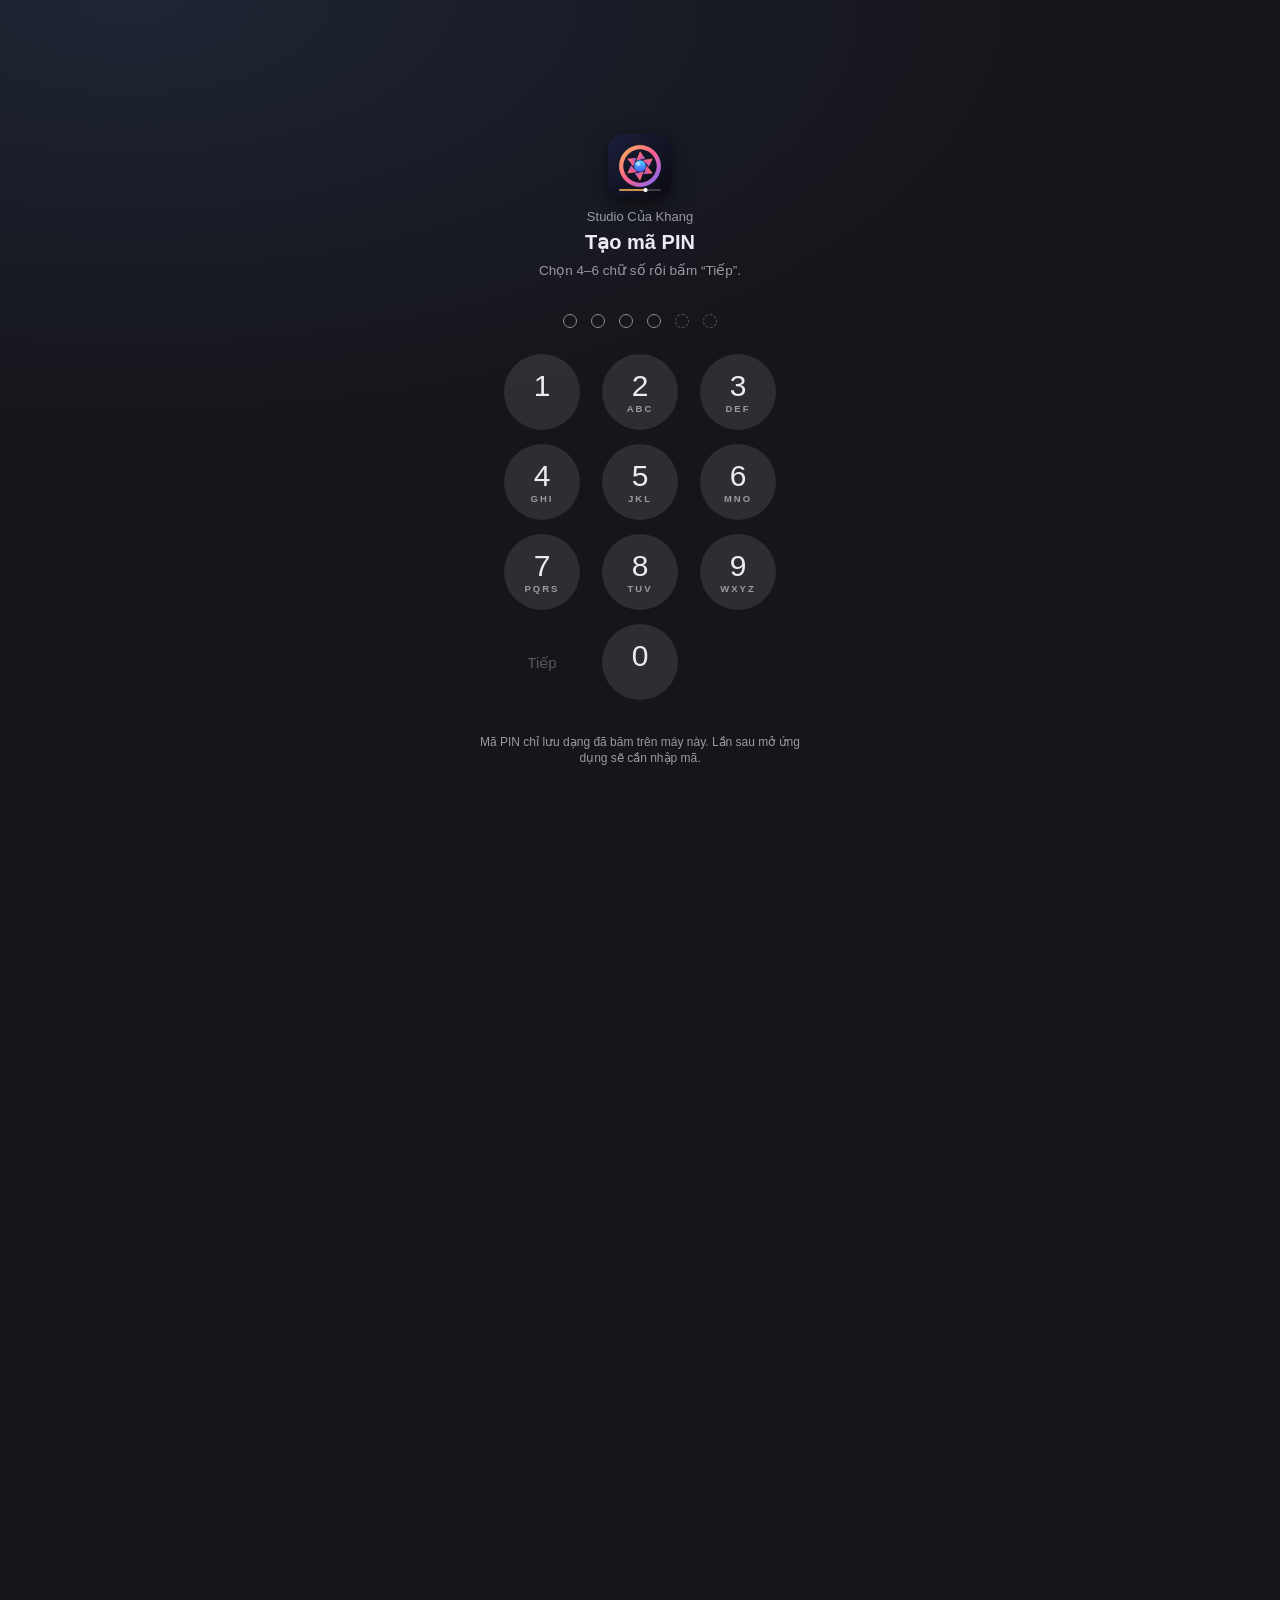
==== docs.html @ 142457b8 "Studio AI: ghép mặt + tạo ảnh offline, tải model riêng, khoá PIN, hướng dẫn" ====
<!doctype html>
<html lang="vi">
<head>
<meta charset="utf-8"><meta name="viewport" content="width=device-width, initial-scale=1, viewport-fit=cover">
<title>Hướng dẫn · Studio AI</title><meta name="theme-color" content="#16151b"><meta name="color-scheme" content="dark"><meta name="robots" content="noindex,nofollow">
<link rel="icon" type="image/svg+xml" href="icons/icon.svg">
<style>
:root{--bg:#16151b;--p1:#1f1e26;--p2:#292833;--line:#363442;--tx:#ecebf3;--mu:#9d9aae;--ac:#9b6bff;--ac2:#c3a4ff}
*{box-sizing:border-box}body{margin:0;background:var(--bg);color:var(--tx);font:15px/1.6 -apple-system,BlinkMacSystemFont,"Segoe UI",Roboto,sans-serif}
header{position:sticky;top:0;background:#121117;border-bottom:1px solid var(--line);padding:calc(env(safe-area-inset-top) + 8px) 14px 8px;display:flex;gap:10px;align-items:center}
header a{color:var(--ac2);text-decoration:none;font-weight:600;padding:4px 8px;border-radius:8px;background:var(--p2)}
main{max-width:860px;margin:0 auto;padding:16px 16px 60px}h1{font-size:24px}h2{margin-top:32px;color:var(--ac2);font-size:19px;border-bottom:1px solid var(--line);padding-bottom:4px}h3{font-size:16px;margin-top:20px}
code,pre{background:var(--p2);border-radius:6px;font:13px/1.5 ui-monospace,Menlo,monospace}code{padding:1px 5px}pre{padding:10px 12px;overflow:auto}
table{border-collapse:collapse;width:100%;font-size:14px;margin:8px 0}td,th{border:1px solid var(--line);padding:6px 8px;text-align:left;vertical-align:top}th{background:var(--p1)}
.note{background:var(--p1);border-left:3px solid var(--ac);padding:10px 12px;border-radius:8px;margin:12px 0}.warn{border-color:#ff6b81}
nav.toc{background:var(--p1);border-radius:10px;padding:8px 16px}nav.toc a{color:var(--ac2)}
</style>
<!-- Khóa PIN dùng chung với Studio Của Khang (cùng data-ns) -->
<script src="js/lock.js" data-ns="studio" data-title="Studio Của Khang" data-icon="icons/icon-192.png"></script>
</head>
<body>
<header><a href="./">‹ Studio AI</a><b>Hướng dẫn sử dụng</b></header>
<main>
<h1>Studio AI — Ghép mặt &amp; Tạo ảnh chạy ngay trên máy</h1>
<p>Mọi thứ chạy <b>trong trình duyệt của bạn</b>: không cần API key, không có máy chủ, ảnh <b>không gửi đi đâu</b>. Lần đầu dùng một tính năng, app hỏi bạn có muốn tải model không (hiện rõ dung lượng). Tải xong là model được lưu lại trên máy, lần sau <b>dùng được cả khi không có mạng</b>.</p>
<nav class="toc">
<a href="#ghep">1. Ghép mặt</a> · <a href="#lenh">2. Lệnh tiếng Việt</a> · <a href="#tao">3. Tạo ảnh từ prompt / từ ảnh</a> · <a href="#model">4. Model có sẵn</a> · <a href="#tutai">5. Tự tải model (.onnx)</a> · <a href="#json">6. File model.json</a> · <a href="#bot">7. Bot API</a> · <a href="#iphone">8. iPhone</a> · <a href="#antoan">9. An toàn &amp; đồng ý</a>
</nav>

<h2 id="ghep">1. Ghép mặt</h2>
<ol>
<li>Bấm ô <b>Ảnh mặt nguồn</b> (khuôn mặt muốn dùng) và <b>Ảnh đích</b> (ảnh sẽ được thay mặt). Nếu ảnh có nhiều mặt, bấm vào mặt muốn chọn ở hàng hình nhỏ bên dưới.</li>
<li>Chọn <b>Model ghép</b> (mặc định inswapper 128) và <b>Làm nét</b> (mặc định GFPGAN 1.4).</li>
<li>Gõ lệnh hoặc bấm chip gợi ý, rồi bấm <b>Chạy</b>.</li>
<li>Kéo thanh <b>Trước / sau</b> để so sánh. Ảnh ra <b>giữ nguyên độ phân giải gốc</b>.</li>
</ol>
<h3>Khoá vùng mặt &amp; cọ mặt nạ</h3>
<p><b>Khoá vùng mặt</b> (bật sẵn) dùng mô hình phân vùng BiSeNet: chỉ thay da mặt, mắt, mũi, môi; tóc, tai, cổ và nền giữ nguyên. Sau khi chạy, bật <b>Cọ mặt nạ</b> để tô thêm (<i>Thêm</i>) hoặc xoá bớt (<i>Bớt</i>) vùng được thay — kết quả cập nhật ngay, không cần chạy lại model.</p>
<div class="note">Cam kết kỹ thuật: mọi điểm ảnh <b>ngoài mặt nạ giống hệt ảnh gốc</b> (chênh lệch = 0). App tự đo và hiện con số này dưới kết quả.</div>
<h3>Lịch sử</h3>
<p>Mỗi lần chạy được thêm vào dải <b>Lịch sử</b>. <b>Tải ảnh</b> lưu ảnh đang xem (trên iPhone sẽ mở bảng Chia sẻ → <i>Lưu hình ảnh</i>), <b>Tải tất cả</b> lưu hết, <b>Xoá hết</b> dọn lịch sử.</p>

<h2 id="lenh">2. Lệnh tiếng Việt</h2>
<p>Ô <b>Lệnh</b> hiểu tiếng Việt có hoặc không dấu. Có thể ghép nhiều ý trong một câu, ví dụ: <code>ghép vào mặt thứ 2, giữ miệng, làm nét mạnh, xuất 4K</code>.</p>
<table>
<tr><th>Bạn gõ</th><th>Ý nghĩa</th></tr>
<tr><td>ghép vào mặt thứ 2 · vào mặt số ba</td><td>Chọn mặt đích (đếm từ trái sang phải)</td></tr>
<tr><td>lấy mặt thứ 2 · mặt 2 của ảnh nguồn</td><td>Chọn mặt nguồn</td></tr>
<tr><td>mặt bên trái / bên phải / lớn nhất</td><td>Chọn mặt đích theo vị trí hoặc kích thước</td></tr>
<tr><td>ghép tất cả các mặt · cả nhóm</td><td>Thay mọi khuôn mặt trong ảnh đích</td></tr>
<tr><td>thay cả tóc · không khoá vùng</td><td>Tắt khoá vùng (thay cả ô vuông quanh mặt)</td></tr>
<tr><td>giữ tóc · chỉ thay mặt · khoá vùng</td><td>Bật khoá vùng</td></tr>
<tr><td>giữ miệng · giữ nụ cười · giữ răng</td><td>Giữ nguyên miệng của ảnh đích</td></tr>
<tr><td>làm nét mạnh / làm nét nhẹ / không làm nét</td><td>Mức làm nét 100% / 50% / tắt</td></tr>
<tr><td>không khớp màu</td><td>Tắt chỉnh màu da theo ảnh đích</td></tr>
<tr><td>xuất 4K · xuất 2K · xuất Full HD · phóng to 2x</td><td>Phóng to ảnh kết quả</td></tr>
<tr><td>dùng hyperswap · simswap 512 · ghost 2 · uniface</td><td>Đổi model ghép</td></tr>
<tr><td>làm nét bằng codeformer · gpen · restoreformer</td><td>Đổi model làm nét</td></tr>
</table>

<h2 id="tao">3. Tạo ảnh từ prompt / từ ảnh</h2>
<p>Gõ mô tả bằng <b>tiếng Việt</b> (app tự dịch sang tiếng Anh ngay trên máy bằng model opus-mt) hoặc tiếng Anh. Bấm chip phong cách: <b>Chân dung, Anime, Phong cảnh, Siêu thực, 3D, Tranh vẽ</b>.</p>
<table>
<tr><th>Mức</th><th>Model</th><th>Tải về</th><th>Chạy được trên</th></tr>
<tr><td><b>Nhanh</b></td><td>SDXS-512 (1 bước)</td><td>≈ 0,9 GB</td><td>Mọi máy (WebGPU hoặc CPU). iPhone: vài chục giây/ảnh.</td></tr>
<tr><td><b>Chất lượng cao</b></td><td>SD-Turbo (1–4 bước)</td><td>≈ 2,6 GB</td><td>Chỉ máy có <b>WebGPU</b> (Chrome/Edge máy tính, Safari iOS 26+). iPhone dễ thiếu bộ nhớ — app sẽ cảnh báo.</td></tr>
</table>
<p><b>Seed</b> giữ cố định để ra lại đúng ảnh; <b>Số bước</b> nhiều hơn → chi tiết hơn nhưng chậm hơn; <b>Kích thước</b> 512 là chuẩn (lớn hơn chậm và tốn RAM).</p>
<p><b>Tạo từ ảnh</b> (img2img): chọn ảnh gốc và <b>Độ biến đổi</b> (thấp = giống ảnh gốc, cao = theo prompt nhiều hơn).</p>
<div class="note">Hai model Turbo được huấn luyện để chạy <b>không cần “negative prompt”</b> (không dùng CFG), nên app không có ô đó — thay vào đó là bộ lọc an toàn ở mục 9.</div>

<h2 id="model">4. Model có sẵn (tải khi cần)</h2>
<p>Tab <b>Model</b> liệt kê tất cả model, dung lượng, giấy phép, nút <b>Tải</b> và <b>Xoá</b>. Không model nào tự tải khi chưa hỏi bạn.</p>
<table>
<tr><th>Model ghép</th><th>Dung lượng</th><th>Ghi chú</th><th>Giấy phép</th></tr>
<tr><td>inswapper 128 (mặc định)</td><td>278 MB</td><td>Giống mặt nguồn nhất, ổn định</td><td>Phi thương mại (InsightFace)</td></tr>
<tr><td>HyperSwap 1A / 1B / 1C · 256</td><td>403 MB mỗi bản</td><td>Nét hơn (256 px), giống mặt tốt</td><td>ResearchRAIL-M (FaceFusion)</td></tr>
<tr><td>SimSwap 256 / SimSwap 512 (unofficial)</td><td>110 / 120 MB (+11 MB)</td><td>Giữ biểu cảm tốt, giống mặt vừa</td><td>Phi thương mại (neuralchen/SimSwap)</td></tr>
<tr><td>GHOST 1 / 2 / 3 · 256</td><td>258 / 370 / 428 MB (+11 MB)</td><td>Tự nhiên, giống mặt khá</td><td>Apache-2.0 (ai-forever/ghost)</td></tr>
<tr><td>UniFace 256</td><td>204 MB</td><td>Giống mặt yếu — chỉ để thử</td><td>Chưa rõ — chỉ dùng cá nhân</td></tr>
</table>
<table>
<tr><th>Model làm nét</th><th>Dung lượng</th><th>Giấy phép</th></tr>
<tr><td>GFPGAN 1.4 (mặc định)</td><td>170 MB</td><td>Apache-2.0</td></tr>
<tr><td>CodeFormer</td><td>189 MB</td><td>S-Lab License 1.0 (phi thương mại)</td></tr>
<tr><td>GPEN-BFR-512</td><td>142 MB</td><td>Phi thương mại (Alibaba DAMO)</td></tr>
<tr><td>RestoreFormer++</td><td>148 MB</td><td>Apache-2.0</td></tr>
</table>
<p>Dùng chung (tải 1 lần ≈ 150 MB): SCRFD phát hiện mặt, ArcFace nhận dạng mặt, BiSeNet phân vùng mặt, open_nsfw lọc ảnh nhạy cảm.</p>

<h2 id="tutai">5. Tự tải model của bạn (.onnx)</h2>
<p>Bấm <b>+ Tải model</b> cạnh ô chọn model, có 3 cách:</p>
<ul>
<li><b>File .onnx</b> — chọn một file (kèm file <code>.data</code> nếu model có dữ liệu ngoài, và <code>model.json</code> nếu có).</li>
<li><b>Thư mục</b> — chọn một thư mục; app quét mọi file <code>.onnx</code> trong đó, đọc <code>model.json</code> cùng thư mục (hoặc <code>&lt;tên&gt;.json</code> cùng tên).</li>
<li><b>Link</b> — dán đường dẫn tải trực tiếp. Link Hugging Face dạng <code>/blob/</code> tự đổi sang <code>/resolve/</code>. Trang chứa file phải cho phép CORS (Hugging Face, GitHub Pages được; Google Drive, Mega thường không).</li>
</ul>
<p>App tự nhận loại model qua đầu vào/đầu ra (inswapper, HyperSwap, SimSwap, GHOST, UniFace, GFPGAN/GPEN/RestoreFormer, CodeFormer). Nếu không nhận ra, app hiện danh sách đầu vào/đầu ra và cho bạn <b>chọn kiểu</b> từ danh sách. Model đã tải được lưu trên máy (tên + dung lượng), xem và xoá ở tab <b>Model</b>. Model làm nét cũng thay được theo cách này.</p>
<p>Với inswapper tự tải: cần ma trận <code>emap</code> — app tự đọc từ trong file onnx gốc (initializer cuối), hoặc lấy từ <code>emap_url</code> trong model.json.</p>

<h2 id="json">6. File <code>model.json</code> (tuỳ chọn)</h2>
<pre>{
  "name": "Model của tôi",
  "type": "hyperswap",          // inswapper | hyperswap | simswap_256 | simswap_512 | ghost | uniface | gfpgan | codeformer
  "input_size": 256,            // cạnh ảnh mặt đầu vào
  "embedding": "arcface",       // "arcface" (vector chuẩn hoá) | "arcface_emap" (kiểu inswapper)
  "mean": [0.5, 0.5, 0.5],      // chuẩn hoá ảnh đầu vào (0..1)
  "std":  [0.5, 0.5, 0.5],
  "emap_url": "https://…/emap.bin"   // chỉ cho inswapper: 512×512 float32
}</pre>
<p>Trường thêm (nâng cao): <code>template</code> (<code>arcface_128</code>, <code>arcface_112_v1</code>, <code>arcface_112_v2</code>, <code>ffhq_512</code>), <code>denorm</code> (true nếu đầu ra trong khoảng −1..1 cần đổi lại theo mean/std).</p>
<table><tr><th>Kiểu sẵn</th><th>Kích thước</th><th>Khung mặt</th><th>mean / std</th><th>Mặt nguồn</th></tr>
<tr><td>inswapper</td><td>128</td><td>arcface_128</td><td>0 / 1</td><td>arcface_emap</td></tr>
<tr><td>hyperswap</td><td>256</td><td>arcface_128</td><td>0.5 / 0.5</td><td>arcface</td></tr>
<tr><td>simswap_256</td><td>256</td><td>arcface_112_v1</td><td>ImageNet</td><td>crossface_simswap</td></tr>
<tr><td>simswap_512</td><td>512</td><td>arcface_112_v1</td><td>0 / 1</td><td>crossface_simswap</td></tr>
<tr><td>ghost</td><td>256</td><td>arcface_112_v1</td><td>0.5 / 0.5</td><td>crossface_ghost</td></tr>
<tr><td>uniface</td><td>256</td><td>ffhq_512</td><td>0.5 / 0.5</td><td>ảnh mặt nguồn</td></tr>
<tr><td>gfpgan / gpen / restoreformer</td><td>512</td><td>ffhq_512</td><td>0.5 / 0.5</td><td>—</td></tr>
<tr><td>codeformer</td><td>512</td><td>ffhq_512</td><td>0.5 / 0.5</td><td>weight 0.7</td></tr></table>

<h2 id="bot">7. Bot API (cho bot / phím tắt)</h2>
<h3>Qua đường link</h3>
<pre>https://yosimura99.github.io/studio-ai/?mode=swap&amp;src=LINK_ANH_NGUON&amp;dst=LINK_ANH_DICH&amp;cmd=giữ%20miệng&amp;auto=1
https://yosimura99.github.io/studio-ai/?mode=t2i&amp;prompt=con%20mèo%20trên%20mái%20nhà&amp;tier=fast&amp;seed=42&amp;auto=1</pre>
<p>Tham số: <code>mode</code> (swap | t2i | i2i), <code>cmd</code>, <code>src</code>, <code>dst</code>, <code>model</code>, <code>prompt</code>, <code>tier</code> (fast | hq), <code>seed</code>, <code>size</code>, <code>init</code>, <code>strength</code>. Với <code>auto=1</code> app chạy luôn (không hỏi tải model). Xong sẽ đặt <code>document.documentElement.dataset.result = "ok" | "error"</code>, biến <code>window.studioAIResult</code> (dataURL) và gửi <code>postMessage</code> về cửa sổ đã mở nó (chỉ khi cùng origin). Nếu đã đặt mã PIN, bot chỉ chạy sau khi mở khoá.</p>
<h3>Qua JavaScript</h3>
<pre>await studioAI.ready;
const url = await studioAI.run({ prompt: 'ghép vào mặt lớn nhất, làm nét mạnh',
                                 source: fileHoacUrlHoacDataURL, target: '...' ,
                                 swapper: 'hyperswap_1a_256', restorer: 'codeformer' });   // → dataURL PNG
const img = await studioAI.generate({ prompt: 'phố cổ Hội An về đêm', tier: 'fast', seed: 1, style: 'Phong cảnh' });
studioAI.models();   // danh sách model + trạng thái đã tải
studioAI.last;       // thông tin lần chạy cuối (thời gian, chênh lệch ngoài mặt nạ…)</pre>

<h2 id="iphone">8. Trên iPhone</h2>
<ul>
<li>Chạy trên Safari (nên <b>Thêm vào MH chính</b>). Model lưu trong bộ nhớ trình duyệt; iOS có thể xoá nếu lâu không mở app.</li>
<li>Chọn file <code>.onnx</code>: dùng ứng dụng <b>Tệp</b> (Files). <b>Chọn thư mục chỉ có trên Chrome/Edge máy tính</b>.</li>
<li>Ghép mặt inswapper + GFPGAN cần ≈ 0,6 GB RAM; HyperSwap/GHOST 3 cần ≈ 0,9 GB — máy cũ (RAM 3–4 GB) có thể bị Safari tải lại trang. Khi đó chọn inswapper, tắt làm nét hoặc dùng ảnh nhỏ hơn.</li>
<li>Không có WebGPU (iOS &lt; 26): chạy bằng CPU, ghép mặt ≈ 20–60 giây; mức “Chất lượng cao” không dùng được.</li>
</ul>

<h2 id="antoan">9. An toàn &amp; đồng ý</h2>
<div class="note warn">
<p><b>Chỉ ghép mặt của người đã đồng ý.</b> Không dùng để mạo danh, lừa đảo, bôi nhọ hay tạo nội dung khiêu dâm. Bạn chịu trách nhiệm với ảnh mình tạo ra.</p>
<ul>
<li>Bộ lọc open_nsfw kiểm tra <b>ảnh đầu vào và ảnh kết quả</b>; ảnh nhạy cảm bị chặn.</li>
<li>Prompt có từ khoá tình dục, hoặc liên quan trẻ vị thành niên trong ngữ cảnh nhạy cảm (tiếng Việt và tiếng Anh) bị từ chối.</li>
<li>App không chứa model của người nổi tiếng/idol và không có model “không kiểm duyệt”.</li>
</ul>
</div>
<p style="color:var(--mu);font-size:13px">Studio AI là một phần của <a href="../studio/" style="color:var(--ac2)">Studio Của Khang</a>. Danh sách giấy phép đầy đủ ở file README của dự án.</p>
</main>
</body>
</html>
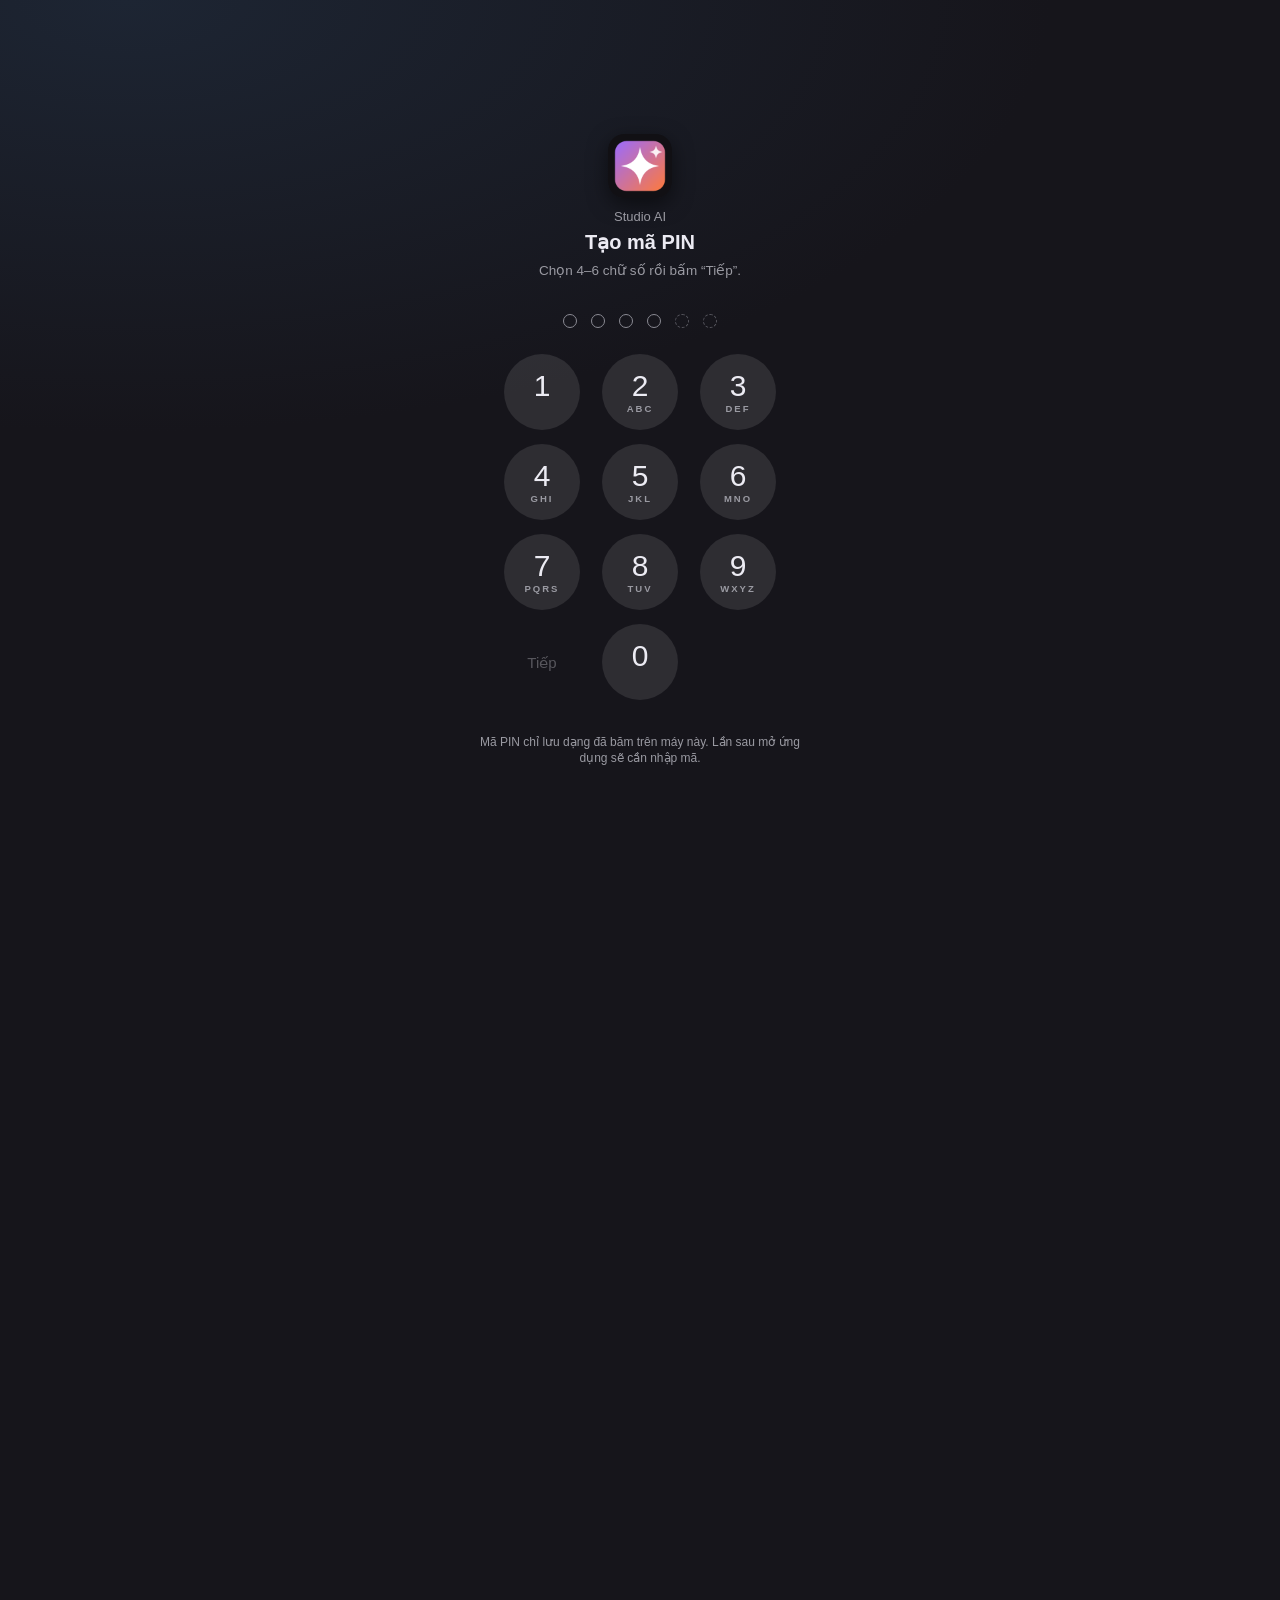
==== commit 881304ea: "Studio AI standalone app + iPhone low-RAM fix: lazy ORT, int8/fp16 models, per-model workers, 1 thre" ====
--- a/docs.html
+++ b/docs.html
@@ -15,8 +15,8 @@
 .note{background:var(--p1);border-left:3px solid var(--ac);padding:10px 12px;border-radius:8px;margin:12px 0}.warn{border-color:#ff6b81}
 nav.toc{background:var(--p1);border-radius:10px;padding:8px 16px}nav.toc a{color:var(--ac2)}
 </style>
-<!-- Khóa PIN dùng chung với Studio Của Khang (cùng data-ns) -->
-<script src="js/lock.js" data-ns="studio" data-title="Studio Của Khang" data-icon="icons/icon-192.png"></script>
+<!-- Khóa PIN dùng chung với Pỏn của Khang (cùng data-ns) -->
+<script src="js/lock.js" data-ns="studio" data-title="Studio AI" data-icon="icons/icon-192.png"></script>
 </head>
 <body>
 <header><a href="./">‹ Studio AI</a><b>Hướng dẫn sử dụng</b></header>
@@ -150,7 +150,7 @@
 <li>App không chứa model của người nổi tiếng/idol và không có model “không kiểm duyệt”.</li>
 </ul>
 </div>
-<p style="color:var(--mu);font-size:13px">Studio AI là một phần của <a href="../studio/" style="color:var(--ac2)">Studio Của Khang</a>. Danh sách giấy phép đầy đủ ở file README của dự án.</p>
+<p style="color:var(--mu);font-size:13px">Studio AI là app riêng, đi kèm <a href="../studio/" style="color:var(--ac2)">Pỏn của Khang</a>. Danh sách giấy phép đầy đủ ở file README của dự án.</p>
 </main>
 </body>
 </html>
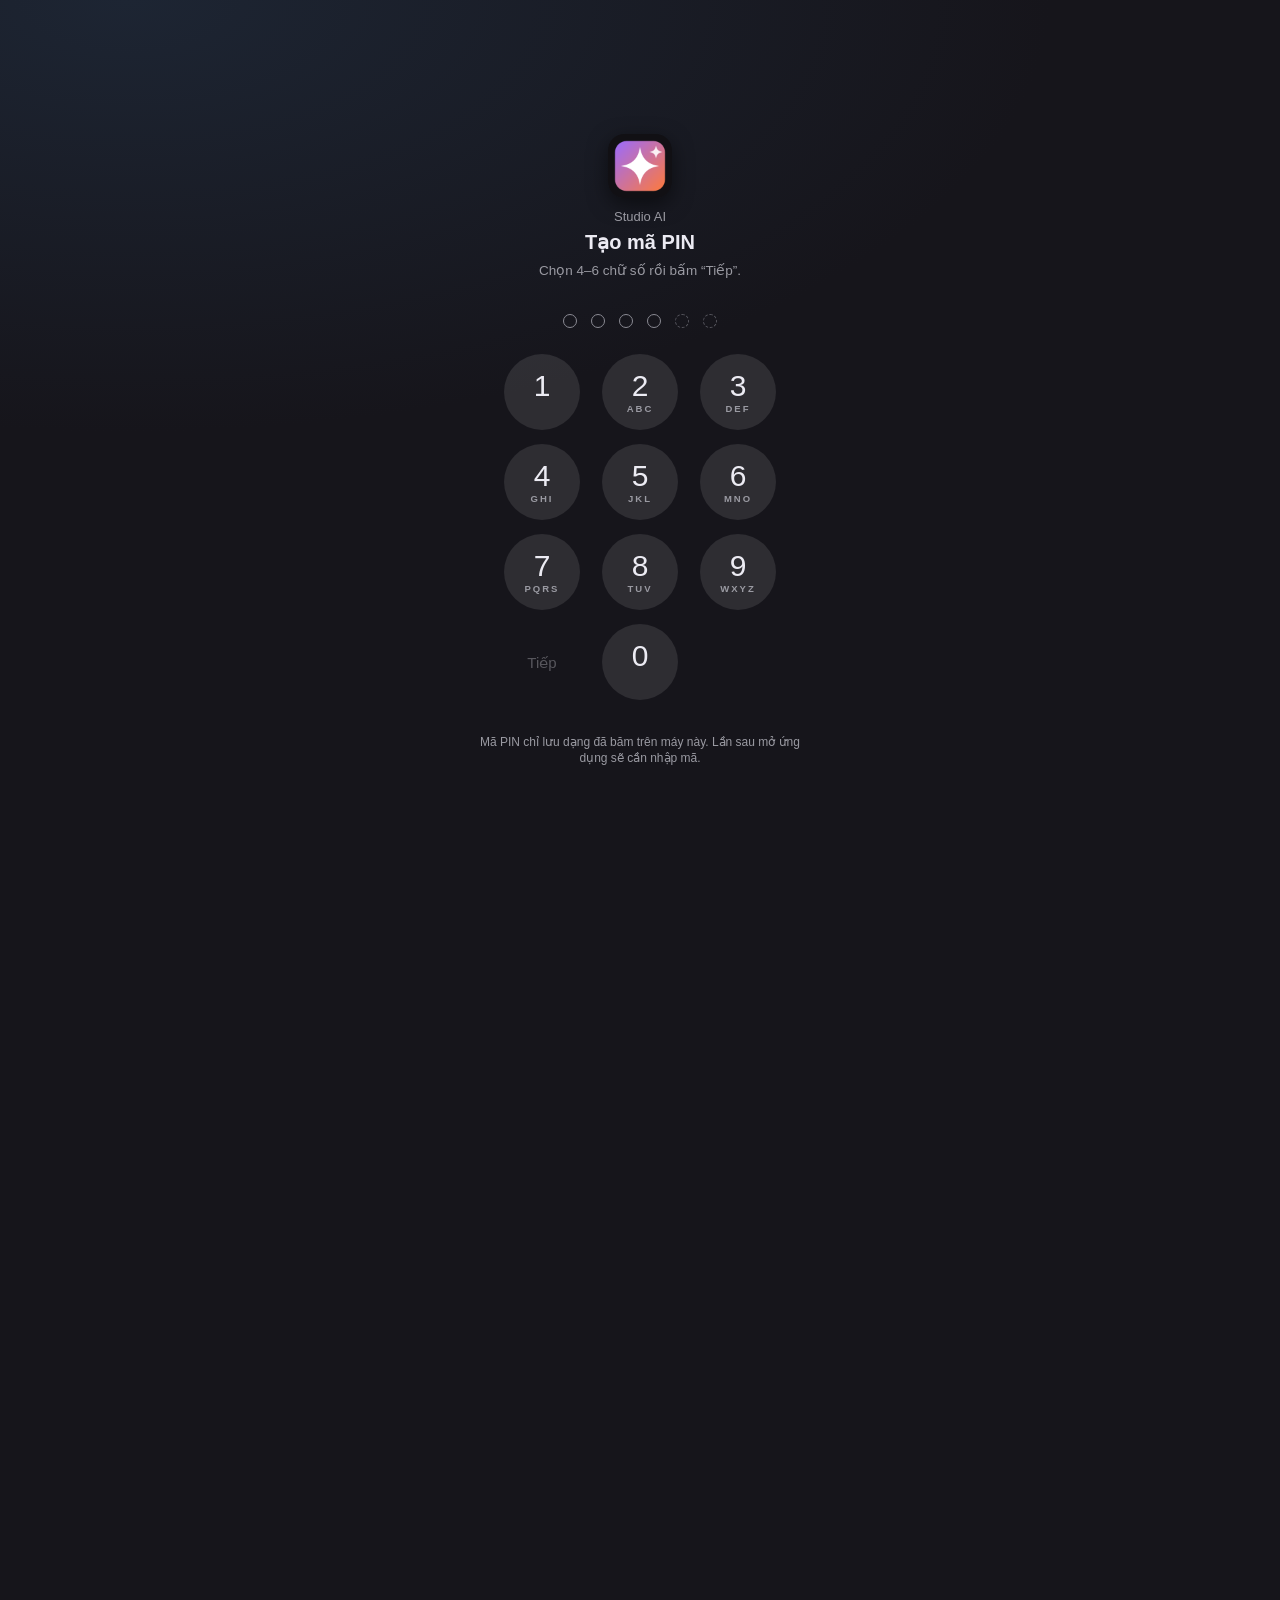
==== commit 8ce1e37d: "T2I: photoreal default — remove style chips, SDXS-512-0.9 int8 (multi-repo chunks), hidden photo suf" ====
--- a/docs.html
+++ b/docs.html
@@ -59,7 +59,7 @@
 </table>
 
 <h2 id="tao">3. Tạo ảnh từ prompt / từ ảnh</h2>
-<p>Gõ mô tả bằng <b>tiếng Việt</b> (app tự dịch sang tiếng Anh ngay trên máy bằng model opus-mt) hoặc tiếng Anh. Bấm chip phong cách: <b>Chân dung, Anime, Phong cảnh, Siêu thực, 3D, Tranh vẽ</b>.</p>
+<p>Gõ mô tả bằng <b>tiếng Việt</b> (app tự dịch sang tiếng Anh ngay trên máy bằng model opus-mt) hoặc tiếng Anh. Mặc định app ra <b>ảnh chụp thật</b> (như chụp bằng máy ảnh/điện thoại): app tự thêm mô tả kiểu ảnh chụp vào prompt, không cần chọn phong cách.</p>
 <table>
 <tr><th>Mức</th><th>Model</th><th>Tải về</th><th>Chạy được trên</th></tr>
 <tr><td><b>Nhanh</b></td><td>SDXS-512 (1 bước)</td><td>≈ 0,9 GB</td><td>Mọi máy (WebGPU hoặc CPU). iPhone: vài chục giây/ảnh.</td></tr>
